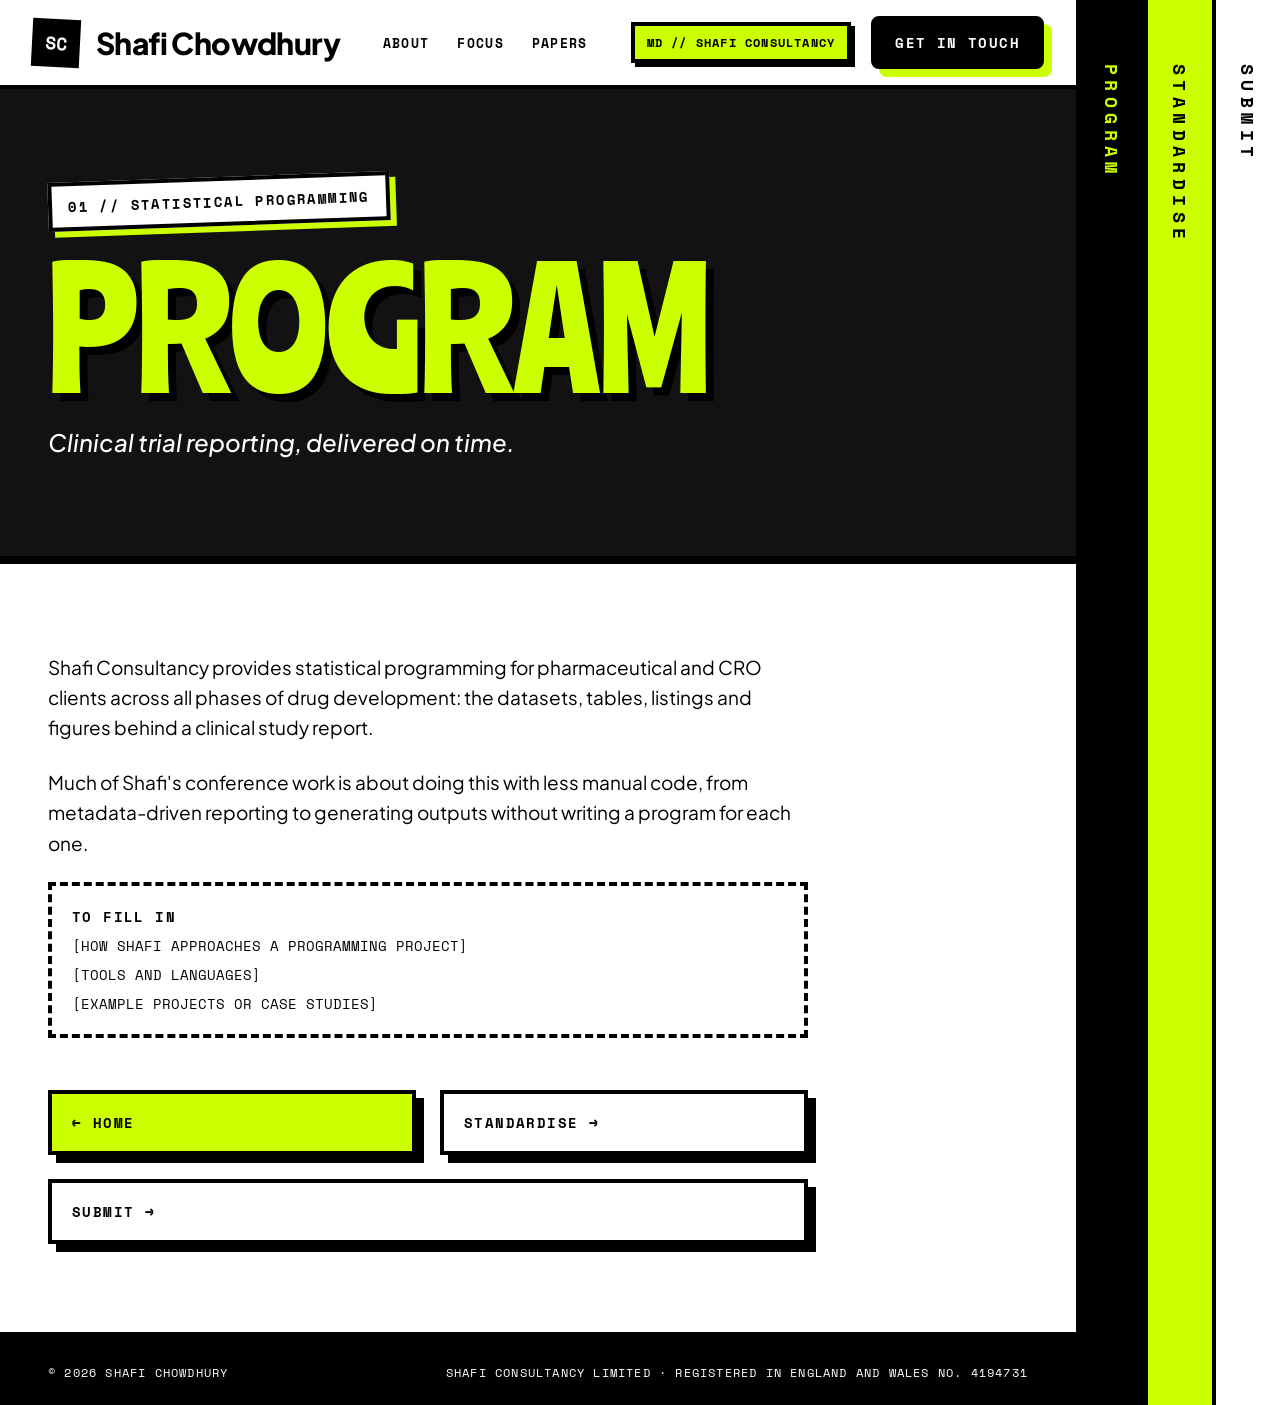
==== program.html @ a5592576 "Turn sidebar strips into animated links to three new pages Co-Authored-By: Claude Fable 5.2 <noreply" ====
<!doctype html>
<html lang="en">
<head>
<meta charset="utf-8">
<meta name="viewport" content="width=device-width, initial-scale=1">
<title>Statistical programming | Shafi Chowdhury</title>
<meta name="description" content="Clinical trial reporting, delivered on time. Part of Shafi Chowdhury's profile site.">
<link rel="preconnect" href="https://fonts.googleapis.com">
<link rel="preconnect" href="https://fonts.gstatic.com" crossorigin>
<link rel="stylesheet" href="https://fonts.googleapis.com/css2?family=Archivo:wght@700;800&family=Plus+Jakarta+Sans:ital,wght@0,400;0,500;0,700;0,800;1,500&family=Ranchers&family=Space+Mono:wght@400;700&display=swap">
<link rel="stylesheet" href="css/site.css">
</head>
<body>
<div style="display: flex; flex-wrap: wrap; min-height: 100vh; background: #121212; font-family: 'Plus Jakarta Sans', system-ui, sans-serif; color: #000000">
<div style="flex: 999 1 560px; min-width: 0; display: flex; flex-direction: column">
<header class="sc-nav" style="position: sticky; top: 0; z-index: 20; background: #FFFFFF; border-bottom: 4px solid #000000; display: flex; flex-wrap: wrap; align-items: center; justify-content: space-between; gap: 16px; padding: 16px 32px">
<a href="index.html#top" style="display: flex; align-items: center; gap: 16px; text-decoration: none; color: #000000">
<span style="width: 48px; height: 48px; background: #000000; transform: rotate(3deg); display: flex; align-items: center; justify-content: center; color: #FFFFFF; font-family: 'Space Mono', monospace; font-weight: 700; font-size: 18px">SC</span>
<span style="font-weight: 800; font-size: 30px; letter-spacing: -0.02em">Shafi Chowdhury</span>
</a>
<nav class="sc-navlinks" style="display: flex; gap: 28px; font-family: 'Space Mono', monospace; font-weight: 700; font-size: 13px; letter-spacing: 0.1em; text-transform: uppercase">
<a href="index.html#about" style="color: #000000; text-decoration: none; padding: 12px 0">About</a>
<a href="index.html#focus" style="color: #000000; text-decoration: none; padding: 12px 0">Focus</a>
<a href="index.html#papers" style="color: #000000; text-decoration: none; padding: 12px 0">Papers</a>
</nav>
<div style="display: flex; flex-wrap: wrap; align-items: center; gap: 20px">
<span style="font-family: 'Space Mono', monospace; font-weight: 700; font-size: 12px; letter-spacing: 0.1em; text-transform: uppercase; border: 4px solid #000000; padding: 8px 12px; background: var(--accent); box-shadow: 4px 4px 0 #000000">MD // Shafi Consultancy</span>
<a class="sc-btn" href="index.html#contact" style="font-family: 'Space Mono', monospace; font-weight: 700; font-size: 14px; letter-spacing: 0.1em; text-transform: uppercase; text-decoration: none; background: #000000; color: #FFFFFF; border: 4px solid #000000; border-radius: 8px; padding: 12px 20px; box-shadow: 8px 8px 0 var(--accent)">Get in touch</a>
</div>
</header>
<section style="background: #121212; padding: 88px 48px 96px; display: flex; flex-direction: column; gap: 32px; align-items: flex-start; border-bottom: 8px solid #000000">
<span style="background: #FFFFFF; border: 4px solid #000000; transform: rotate(-2deg); padding: 10px 16px; font-family: 'Space Mono', monospace; font-weight: 700; font-size: 14px; letter-spacing: 0.1em; text-transform: uppercase; box-shadow: 6px 6px 0 var(--accent)">01 // Statistical programming</span>
<h1 style="margin: 0; font-family: 'Ranchers', sans-serif; font-weight: 400; font-size: clamp(76px, 12.5vw, 180px); line-height: 0.85; text-transform: uppercase; color: var(--accent); text-shadow: 8px 8px 0 #000000">Program</h1>
<p style="margin: 0; max-width: 680px; font-size: 24px; line-height: 1.4; font-style: italic; font-weight: 500; color: #FFFFFF">Clinical trial reporting, delivered on time.</p>
</section>
<section style="flex: 1; background: #FFFFFF; border-bottom: 8px solid #000000; padding: 88px 48px; display: flex; flex-direction: column; gap: 28px">
<div style="max-width: 760px; display: flex; flex-direction: column; gap: 24px; font-size: 19px; line-height: 1.6">
<p style="margin: 0">Shafi Consultancy provides statistical programming for pharmaceutical and CRO clients across all phases of drug development: the datasets, tables, listings and figures behind a clinical study report.</p>
<p style="margin: 0">Much of Shafi's conference work is about doing this with less manual code, from metadata-driven reporting to generating outputs without writing a program for each one.</p>
<div style="border: 4px dashed #000000; padding: 20px; display: flex; flex-direction: column; gap: 8px; font-family: 'Space Mono', monospace; font-size: 14px; line-height: 1.5">
<span style="font-weight: 700; letter-spacing: 0.1em; text-transform: uppercase">To fill in</span>
<span>[HOW SHAFI APPROACHES A PROGRAMMING PROJECT]</span><span>[TOOLS AND LANGUAGES]</span><span>[EXAMPLE PROJECTS OR CASE STUDIES]</span>
</div>
</div>
<div style="display: flex; flex-wrap: wrap; gap: 24px; max-width: 760px; margin-top: 24px">
<a class="sc-btn" href="index.html" style="flex: 1 1 220px; font-family: 'Space Mono', monospace; font-weight: 700; font-size: 14px; letter-spacing: 0.1em; text-transform: uppercase; text-decoration: none; background: var(--accent); color: #000000; border: 4px solid #000000; padding: 18px 20px; box-shadow: 8px 8px 0 #000000">← Home</a>
<a class="sc-btn" href="standardise.html" style="flex: 1 1 220px; font-family: 'Space Mono', monospace; font-weight: 700; font-size: 14px; letter-spacing: 0.1em; text-transform: uppercase; text-decoration: none; background: #FFFFFF; color: #000000; border: 4px solid #000000; padding: 18px 20px; box-shadow: 8px 8px 0 #000000">Standardise →</a><a class="sc-btn" href="submit.html" style="flex: 1 1 220px; font-family: 'Space Mono', monospace; font-weight: 700; font-size: 14px; letter-spacing: 0.1em; text-transform: uppercase; text-decoration: none; background: #FFFFFF; color: #000000; border: 4px solid #000000; padding: 18px 20px; box-shadow: 8px 8px 0 #000000">Submit →</a>
</div>
</section>
<footer style="background: #000000; color: #FFFFFF; padding: 24px 48px; display: flex; flex-wrap: wrap; gap: 8px 24px; justify-content: space-between; font-family: 'Space Mono', monospace; font-size: 12px; letter-spacing: 0.1em; text-transform: uppercase">
<span>© 2026 Shafi Chowdhury</span>
<span>Shafi Consultancy Limited · Registered in England and Wales No. 4194731</span>
</footer>
</div>
<nav class="sc-side" aria-label="Pages" style="flex: 0 0 200px; display: flex; border-left: 4px solid #000000; background: #FFFFFF">
<a class="sc-strip" aria-current="page" href="program.html" style="flex: 0 0 64px; background: #FFFFFF; border-right: 4px solid #000000; color: #000000; text-decoration: none"><span class="sc-strip-t" style="position: sticky; top: 32px; display: block; writing-mode: vertical-rl; padding: 32px 0; width: 64px; line-height: 64px; font-family: 'Space Mono', monospace; font-weight: 700; font-size: 18px; letter-spacing: 0.3em; text-transform: uppercase">Program<span class="sc-arrow" aria-hidden="true"> →</span></span></a>
<a class="sc-strip" href="standardise.html" style="flex: 0 0 64px; background: var(--accent); border-right: 4px solid #000000; color: #000000; text-decoration: none"><span class="sc-strip-t" style="position: sticky; top: 32px; display: block; writing-mode: vertical-rl; padding: 32px 0; width: 64px; line-height: 64px; font-family: 'Space Mono', monospace; font-weight: 700; font-size: 18px; letter-spacing: 0.3em; text-transform: uppercase">Standardise<span class="sc-arrow" aria-hidden="true"> →</span></span></a>
<a class="sc-strip" href="submit.html" style="flex: 1 1 64px; background: #FFFFFF; color: #000000; text-decoration: none"><span class="sc-strip-t" style="position: sticky; top: 32px; display: block; writing-mode: vertical-rl; padding: 32px 0; width: 64px; line-height: 64px; font-family: 'Space Mono', monospace; font-weight: 700; font-size: 18px; letter-spacing: 0.3em; text-transform: uppercase">Submit<span class="sc-arrow" aria-hidden="true"> →</span></span></a>
</nav>
</div>
</body>
</html>
---- css/site.css ----
:root{--accent:#CCFF00}
html{scroll-behavior:smooth}
body{margin:0}
[id]{scroll-margin-top:96px}
a{color:#000000}a:hover{color:#000000}
.sc-btn{transition:transform .12s ease, box-shadow .12s ease}
.sc-btn:hover{transform:translate(4px,4px);box-shadow:4px 4px 0 #000000}
.sc-btn-w:hover{transform:translate(4px,4px);box-shadow:4px 4px 0 #FFFFFF}
.sc-flip:hover{background:#FFFFFF !important;color:#000000 !important}
.sc-paper:hover{background:#CCFF00 !important}
.sc-nav a:hover{text-decoration:underline;text-decoration-thickness:3px}
.sc-strip{transition:background .18s ease,color .18s ease}
.sc-strip-t{transition:transform .28s cubic-bezier(.2,.8,.2,1),letter-spacing .28s cubic-bezier(.2,.8,.2,1)}
.sc-arrow{display:inline-block;opacity:0;transform:translateY(-10px);transition:opacity .2s ease,transform .28s cubic-bezier(.2,.8,.2,1)}
.sc-strip:hover,.sc-strip:focus-visible{background:#000000 !important;color:var(--accent) !important;outline:none}
.sc-strip:hover .sc-strip-t,.sc-strip:focus-visible .sc-strip-t{transform:translateY(18px);letter-spacing:.42em !important}
.sc-strip:hover .sc-arrow,.sc-strip:focus-visible .sc-arrow{opacity:1;transform:none}
.sc-strip[aria-current="page"]{background:#000000 !important;color:var(--accent) !important}
@media (max-width: 960px){.sc-navlinks{display:none !important}.sc-side{flex:1 1 100% !important;border-left:0 !important;border-top:4px solid #000000}.sc-strip{flex:1 1 0 !important}.sc-strip-t{writing-mode:horizontal-tb !important;position:static !important;width:auto !important;line-height:1.2 !important;padding:22px 8px !important;text-align:center;letter-spacing:.08em !important;font-size:13px !important;transform:none !important}.sc-arrow{display:none}}
@media (prefers-reduced-motion: reduce){.sc-strip,.sc-strip-t,.sc-arrow,.sc-btn{transition:none !important}}
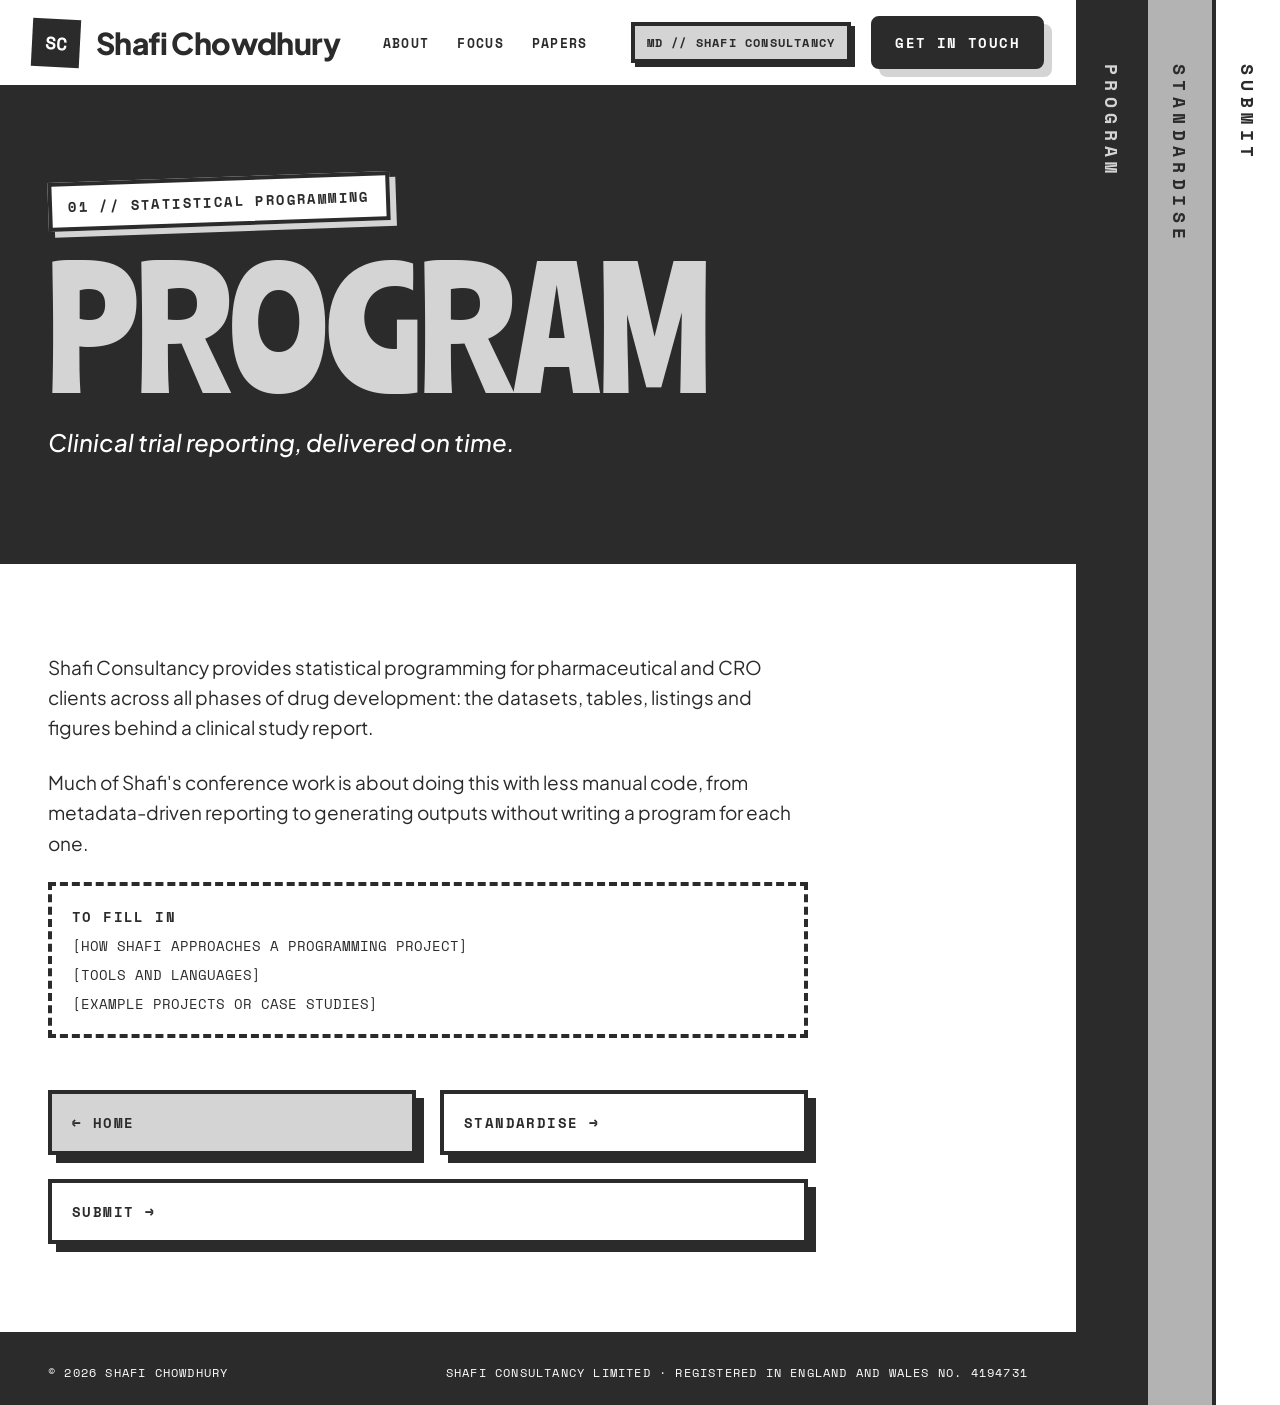
==== commit ed15180a: "Switch the site to the Salt and pepper greyscale palette Co-Authored-By: Claude Fable 5.2 <noreply@a" ====
--- a/program.html
+++ b/program.html
@@ -11,51 +11,51 @@
 <link rel="stylesheet" href="css/site.css">
 </head>
 <body>
-<div style="display: flex; flex-wrap: wrap; min-height: 100vh; background: #121212; font-family: 'Plus Jakarta Sans', system-ui, sans-serif; color: #000000">
+<div style="display: flex; flex-wrap: wrap; min-height: 100vh; background: #2B2B2B; font-family: 'Plus Jakarta Sans', system-ui, sans-serif; color: #2B2B2B">
 <div style="flex: 999 1 560px; min-width: 0; display: flex; flex-direction: column">
-<header class="sc-nav" style="position: sticky; top: 0; z-index: 20; background: #FFFFFF; border-bottom: 4px solid #000000; display: flex; flex-wrap: wrap; align-items: center; justify-content: space-between; gap: 16px; padding: 16px 32px">
-<a href="index.html#top" style="display: flex; align-items: center; gap: 16px; text-decoration: none; color: #000000">
-<span style="width: 48px; height: 48px; background: #000000; transform: rotate(3deg); display: flex; align-items: center; justify-content: center; color: #FFFFFF; font-family: 'Space Mono', monospace; font-weight: 700; font-size: 18px">SC</span>
+<header class="sc-nav" style="position: sticky; top: 0; z-index: 20; background: #FFFFFF; border-bottom: 4px solid #2B2B2B; display: flex; flex-wrap: wrap; align-items: center; justify-content: space-between; gap: 16px; padding: 16px 32px">
+<a href="index.html#top" style="display: flex; align-items: center; gap: 16px; text-decoration: none; color: #2B2B2B">
+<span style="width: 48px; height: 48px; background: #2B2B2B; transform: rotate(3deg); display: flex; align-items: center; justify-content: center; color: #FFFFFF; font-family: 'Space Mono', monospace; font-weight: 700; font-size: 18px">SC</span>
 <span style="font-weight: 800; font-size: 30px; letter-spacing: -0.02em">Shafi Chowdhury</span>
 </a>
 <nav class="sc-navlinks" style="display: flex; gap: 28px; font-family: 'Space Mono', monospace; font-weight: 700; font-size: 13px; letter-spacing: 0.1em; text-transform: uppercase">
-<a href="index.html#about" style="color: #000000; text-decoration: none; padding: 12px 0">About</a>
-<a href="index.html#focus" style="color: #000000; text-decoration: none; padding: 12px 0">Focus</a>
-<a href="index.html#papers" style="color: #000000; text-decoration: none; padding: 12px 0">Papers</a>
+<a href="index.html#about" style="color: #2B2B2B; text-decoration: none; padding: 12px 0">About</a>
+<a href="index.html#focus" style="color: #2B2B2B; text-decoration: none; padding: 12px 0">Focus</a>
+<a href="index.html#papers" style="color: #2B2B2B; text-decoration: none; padding: 12px 0">Papers</a>
 </nav>
 <div style="display: flex; flex-wrap: wrap; align-items: center; gap: 20px">
-<span style="font-family: 'Space Mono', monospace; font-weight: 700; font-size: 12px; letter-spacing: 0.1em; text-transform: uppercase; border: 4px solid #000000; padding: 8px 12px; background: var(--accent); box-shadow: 4px 4px 0 #000000">MD // Shafi Consultancy</span>
-<a class="sc-btn" href="index.html#contact" style="font-family: 'Space Mono', monospace; font-weight: 700; font-size: 14px; letter-spacing: 0.1em; text-transform: uppercase; text-decoration: none; background: #000000; color: #FFFFFF; border: 4px solid #000000; border-radius: 8px; padding: 12px 20px; box-shadow: 8px 8px 0 var(--accent)">Get in touch</a>
+<span style="font-family: 'Space Mono', monospace; font-weight: 700; font-size: 12px; letter-spacing: 0.1em; text-transform: uppercase; border: 4px solid #2B2B2B; padding: 8px 12px; background: var(--accent); box-shadow: 4px 4px 0 #2B2B2B">MD // Shafi Consultancy</span>
+<a class="sc-btn" href="index.html#contact" style="font-family: 'Space Mono', monospace; font-weight: 700; font-size: 14px; letter-spacing: 0.1em; text-transform: uppercase; text-decoration: none; background: #2B2B2B; color: #FFFFFF; border: 4px solid #2B2B2B; border-radius: 8px; padding: 12px 20px; box-shadow: 8px 8px 0 var(--accent)">Get in touch</a>
 </div>
 </header>
-<section style="background: #121212; padding: 88px 48px 96px; display: flex; flex-direction: column; gap: 32px; align-items: flex-start; border-bottom: 8px solid #000000">
-<span style="background: #FFFFFF; border: 4px solid #000000; transform: rotate(-2deg); padding: 10px 16px; font-family: 'Space Mono', monospace; font-weight: 700; font-size: 14px; letter-spacing: 0.1em; text-transform: uppercase; box-shadow: 6px 6px 0 var(--accent)">01 // Statistical programming</span>
-<h1 style="margin: 0; font-family: 'Ranchers', sans-serif; font-weight: 400; font-size: clamp(76px, 12.5vw, 180px); line-height: 0.85; text-transform: uppercase; color: var(--accent); text-shadow: 8px 8px 0 #000000">Program</h1>
+<section style="background: #2B2B2B; padding: 88px 48px 96px; display: flex; flex-direction: column; gap: 32px; align-items: flex-start; border-bottom: 8px solid #2B2B2B">
+<span style="background: #FFFFFF; border: 4px solid #2B2B2B; transform: rotate(-2deg); padding: 10px 16px; font-family: 'Space Mono', monospace; font-weight: 700; font-size: 14px; letter-spacing: 0.1em; text-transform: uppercase; box-shadow: 6px 6px 0 var(--accent)">01 // Statistical programming</span>
+<h1 style="margin: 0; font-family: 'Ranchers', sans-serif; font-weight: 400; font-size: clamp(76px, 12.5vw, 180px); line-height: 0.85; text-transform: uppercase; color: var(--accent); text-shadow: 8px 8px 0 #2B2B2B">Program</h1>
 <p style="margin: 0; max-width: 680px; font-size: 24px; line-height: 1.4; font-style: italic; font-weight: 500; color: #FFFFFF">Clinical trial reporting, delivered on time.</p>
 </section>
-<section style="flex: 1; background: #FFFFFF; border-bottom: 8px solid #000000; padding: 88px 48px; display: flex; flex-direction: column; gap: 28px">
+<section style="flex: 1; background: #FFFFFF; border-bottom: 8px solid #2B2B2B; padding: 88px 48px; display: flex; flex-direction: column; gap: 28px">
 <div style="max-width: 760px; display: flex; flex-direction: column; gap: 24px; font-size: 19px; line-height: 1.6">
 <p style="margin: 0">Shafi Consultancy provides statistical programming for pharmaceutical and CRO clients across all phases of drug development: the datasets, tables, listings and figures behind a clinical study report.</p>
 <p style="margin: 0">Much of Shafi's conference work is about doing this with less manual code, from metadata-driven reporting to generating outputs without writing a program for each one.</p>
-<div style="border: 4px dashed #000000; padding: 20px; display: flex; flex-direction: column; gap: 8px; font-family: 'Space Mono', monospace; font-size: 14px; line-height: 1.5">
+<div style="border: 4px dashed #2B2B2B; padding: 20px; display: flex; flex-direction: column; gap: 8px; font-family: 'Space Mono', monospace; font-size: 14px; line-height: 1.5">
 <span style="font-weight: 700; letter-spacing: 0.1em; text-transform: uppercase">To fill in</span>
 <span>[HOW SHAFI APPROACHES A PROGRAMMING PROJECT]</span><span>[TOOLS AND LANGUAGES]</span><span>[EXAMPLE PROJECTS OR CASE STUDIES]</span>
 </div>
 </div>
 <div style="display: flex; flex-wrap: wrap; gap: 24px; max-width: 760px; margin-top: 24px">
-<a class="sc-btn" href="index.html" style="flex: 1 1 220px; font-family: 'Space Mono', monospace; font-weight: 700; font-size: 14px; letter-spacing: 0.1em; text-transform: uppercase; text-decoration: none; background: var(--accent); color: #000000; border: 4px solid #000000; padding: 18px 20px; box-shadow: 8px 8px 0 #000000">← Home</a>
-<a class="sc-btn" href="standardise.html" style="flex: 1 1 220px; font-family: 'Space Mono', monospace; font-weight: 700; font-size: 14px; letter-spacing: 0.1em; text-transform: uppercase; text-decoration: none; background: #FFFFFF; color: #000000; border: 4px solid #000000; padding: 18px 20px; box-shadow: 8px 8px 0 #000000">Standardise →</a><a class="sc-btn" href="submit.html" style="flex: 1 1 220px; font-family: 'Space Mono', monospace; font-weight: 700; font-size: 14px; letter-spacing: 0.1em; text-transform: uppercase; text-decoration: none; background: #FFFFFF; color: #000000; border: 4px solid #000000; padding: 18px 20px; box-shadow: 8px 8px 0 #000000">Submit →</a>
+<a class="sc-btn" href="index.html" style="flex: 1 1 220px; font-family: 'Space Mono', monospace; font-weight: 700; font-size: 14px; letter-spacing: 0.1em; text-transform: uppercase; text-decoration: none; background: var(--accent); color: #2B2B2B; border: 4px solid #2B2B2B; padding: 18px 20px; box-shadow: 8px 8px 0 #2B2B2B">← Home</a>
+<a class="sc-btn" href="standardise.html" style="flex: 1 1 220px; font-family: 'Space Mono', monospace; font-weight: 700; font-size: 14px; letter-spacing: 0.1em; text-transform: uppercase; text-decoration: none; background: #FFFFFF; color: #2B2B2B; border: 4px solid #2B2B2B; padding: 18px 20px; box-shadow: 8px 8px 0 #2B2B2B">Standardise →</a><a class="sc-btn" href="submit.html" style="flex: 1 1 220px; font-family: 'Space Mono', monospace; font-weight: 700; font-size: 14px; letter-spacing: 0.1em; text-transform: uppercase; text-decoration: none; background: #FFFFFF; color: #2B2B2B; border: 4px solid #2B2B2B; padding: 18px 20px; box-shadow: 8px 8px 0 #2B2B2B">Submit →</a>
 </div>
 </section>
-<footer style="background: #000000; color: #FFFFFF; padding: 24px 48px; display: flex; flex-wrap: wrap; gap: 8px 24px; justify-content: space-between; font-family: 'Space Mono', monospace; font-size: 12px; letter-spacing: 0.1em; text-transform: uppercase">
+<footer style="background: #2B2B2B; color: #FFFFFF; padding: 24px 48px; display: flex; flex-wrap: wrap; gap: 8px 24px; justify-content: space-between; font-family: 'Space Mono', monospace; font-size: 12px; letter-spacing: 0.1em; text-transform: uppercase">
 <span>© 2026 Shafi Chowdhury</span>
 <span>Shafi Consultancy Limited · Registered in England and Wales No. 4194731</span>
 </footer>
 </div>
-<nav class="sc-side" aria-label="Pages" style="flex: 0 0 200px; display: flex; border-left: 4px solid #000000; background: #FFFFFF">
-<a class="sc-strip" aria-current="page" href="program.html" style="flex: 0 0 64px; background: #FFFFFF; border-right: 4px solid #000000; color: #000000; text-decoration: none"><span class="sc-strip-t" style="position: sticky; top: 32px; display: block; writing-mode: vertical-rl; padding: 32px 0; width: 64px; line-height: 64px; font-family: 'Space Mono', monospace; font-weight: 700; font-size: 18px; letter-spacing: 0.3em; text-transform: uppercase">Program<span class="sc-arrow" aria-hidden="true"> →</span></span></a>
-<a class="sc-strip" href="standardise.html" style="flex: 0 0 64px; background: var(--accent); border-right: 4px solid #000000; color: #000000; text-decoration: none"><span class="sc-strip-t" style="position: sticky; top: 32px; display: block; writing-mode: vertical-rl; padding: 32px 0; width: 64px; line-height: 64px; font-family: 'Space Mono', monospace; font-weight: 700; font-size: 18px; letter-spacing: 0.3em; text-transform: uppercase">Standardise<span class="sc-arrow" aria-hidden="true"> →</span></span></a>
-<a class="sc-strip" href="submit.html" style="flex: 1 1 64px; background: #FFFFFF; color: #000000; text-decoration: none"><span class="sc-strip-t" style="position: sticky; top: 32px; display: block; writing-mode: vertical-rl; padding: 32px 0; width: 64px; line-height: 64px; font-family: 'Space Mono', monospace; font-weight: 700; font-size: 18px; letter-spacing: 0.3em; text-transform: uppercase">Submit<span class="sc-arrow" aria-hidden="true"> →</span></span></a>
+<nav class="sc-side" aria-label="Pages" style="flex: 0 0 200px; display: flex; border-left: 4px solid #2B2B2B; background: #FFFFFF">
+<a class="sc-strip" aria-current="page" href="program.html" style="flex: 0 0 64px; background: #FFFFFF; border-right: 4px solid #2B2B2B; color: #2B2B2B; text-decoration: none"><span class="sc-strip-t" style="position: sticky; top: 32px; display: block; writing-mode: vertical-rl; padding: 32px 0; width: 64px; line-height: 64px; font-family: 'Space Mono', monospace; font-weight: 700; font-size: 18px; letter-spacing: 0.3em; text-transform: uppercase">Program<span class="sc-arrow" aria-hidden="true"> →</span></span></a>
+<a class="sc-strip" href="standardise.html" style="flex: 0 0 64px; background: #B3B3B3; border-right: 4px solid #2B2B2B; color: #2B2B2B; text-decoration: none"><span class="sc-strip-t" style="position: sticky; top: 32px; display: block; writing-mode: vertical-rl; padding: 32px 0; width: 64px; line-height: 64px; font-family: 'Space Mono', monospace; font-weight: 700; font-size: 18px; letter-spacing: 0.3em; text-transform: uppercase">Standardise<span class="sc-arrow" aria-hidden="true"> →</span></span></a>
+<a class="sc-strip" href="submit.html" style="flex: 1 1 64px; background: #FFFFFF; color: #2B2B2B; text-decoration: none"><span class="sc-strip-t" style="position: sticky; top: 32px; display: block; writing-mode: vertical-rl; padding: 32px 0; width: 64px; line-height: 64px; font-family: 'Space Mono', monospace; font-weight: 700; font-size: 18px; letter-spacing: 0.3em; text-transform: uppercase">Submit<span class="sc-arrow" aria-hidden="true"> →</span></span></a>
 </nav>
 </div>
 </body>
--- a/css/site.css
+++ b/css/site.css
@@ -1,20 +1,20 @@
-:root{--accent:#CCFF00}
+:root{--accent:#D4D4D4}
 html{scroll-behavior:smooth}
 body{margin:0}
 [id]{scroll-margin-top:96px}
-a{color:#000000}a:hover{color:#000000}
+a{color:#2B2B2B}a:hover{color:#2B2B2B}
 .sc-btn{transition:transform .12s ease, box-shadow .12s ease}
-.sc-btn:hover{transform:translate(4px,4px);box-shadow:4px 4px 0 #000000}
+.sc-btn:hover{transform:translate(4px,4px);box-shadow:4px 4px 0 #2B2B2B}
 .sc-btn-w:hover{transform:translate(4px,4px);box-shadow:4px 4px 0 #FFFFFF}
-.sc-flip:hover{background:#FFFFFF !important;color:#000000 !important}
-.sc-paper:hover{background:#CCFF00 !important}
+.sc-flip:hover{background:#FFFFFF !important;color:#2B2B2B !important}
+.sc-paper:hover{background:#D4D4D4 !important}
 .sc-nav a:hover{text-decoration:underline;text-decoration-thickness:3px}
 .sc-strip{transition:background .18s ease,color .18s ease}
 .sc-strip-t{transition:transform .28s cubic-bezier(.2,.8,.2,1),letter-spacing .28s cubic-bezier(.2,.8,.2,1)}
 .sc-arrow{display:inline-block;opacity:0;transform:translateY(-10px);transition:opacity .2s ease,transform .28s cubic-bezier(.2,.8,.2,1)}
-.sc-strip:hover,.sc-strip:focus-visible{background:#000000 !important;color:var(--accent) !important;outline:none}
+.sc-strip:hover,.sc-strip:focus-visible{background:#2B2B2B !important;color:var(--accent) !important;outline:none}
 .sc-strip:hover .sc-strip-t,.sc-strip:focus-visible .sc-strip-t{transform:translateY(18px);letter-spacing:.42em !important}
 .sc-strip:hover .sc-arrow,.sc-strip:focus-visible .sc-arrow{opacity:1;transform:none}
-.sc-strip[aria-current="page"]{background:#000000 !important;color:var(--accent) !important}
-@media (max-width: 960px){.sc-navlinks{display:none !important}.sc-side{flex:1 1 100% !important;border-left:0 !important;border-top:4px solid #000000}.sc-strip{flex:1 1 0 !important}.sc-strip-t{writing-mode:horizontal-tb !important;position:static !important;width:auto !important;line-height:1.2 !important;padding:22px 8px !important;text-align:center;letter-spacing:.08em !important;font-size:13px !important;transform:none !important}.sc-arrow{display:none}}
+.sc-strip[aria-current="page"]{background:#2B2B2B !important;color:var(--accent) !important}
+@media (max-width: 960px){.sc-navlinks{display:none !important}.sc-side{flex:1 1 100% !important;border-left:0 !important;border-top:4px solid #2B2B2B}.sc-strip{flex:1 1 0 !important}.sc-strip-t{writing-mode:horizontal-tb !important;position:static !important;width:auto !important;line-height:1.2 !important;padding:22px 8px !important;text-align:center;letter-spacing:.08em !important;font-size:13px !important;transform:none !important}.sc-arrow{display:none}}
 @media (prefers-reduced-motion: reduce){.sc-strip,.sc-strip-t,.sc-arrow,.sc-btn{transition:none !important}}
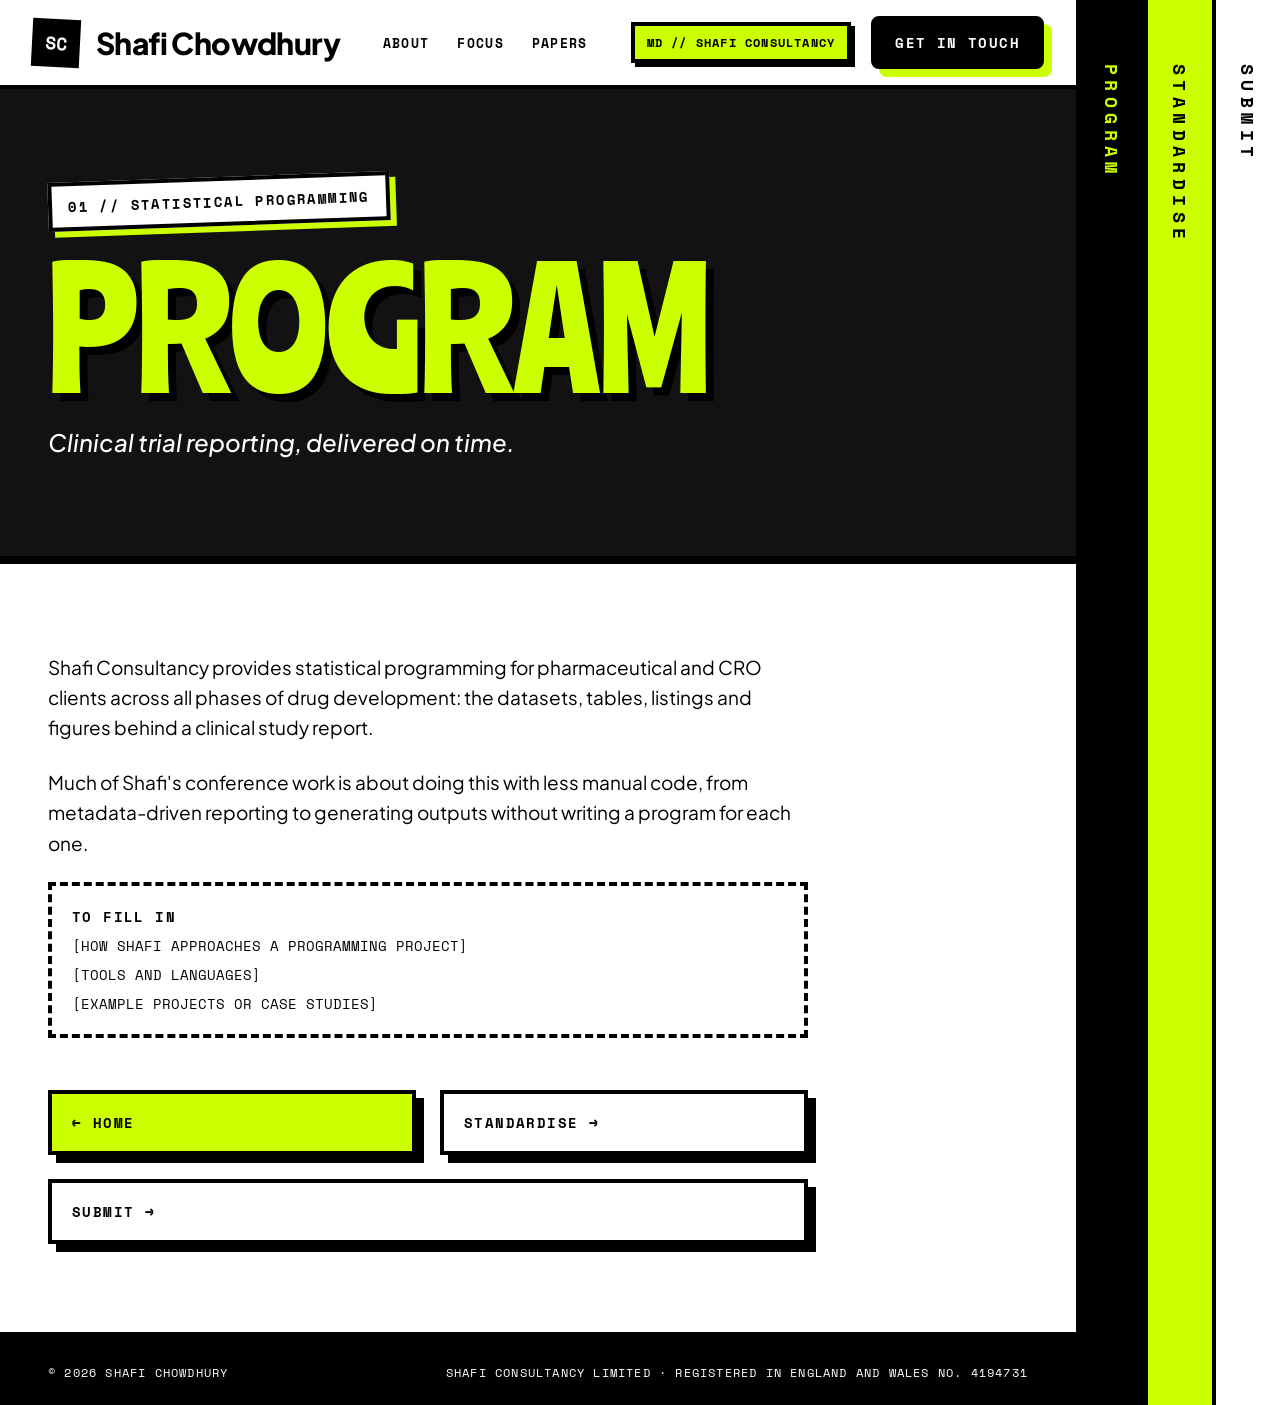
==== commit e43c0a81: "Revert "Switch the site to the Salt and pepper greyscale palette" This reverts commit ed15180a6f3eb0" ====
--- a/program.html
+++ b/program.html
@@ -11,51 +11,51 @@
 <link rel="stylesheet" href="css/site.css">
 </head>
 <body>
-<div style="display: flex; flex-wrap: wrap; min-height: 100vh; background: #2B2B2B; font-family: 'Plus Jakarta Sans', system-ui, sans-serif; color: #2B2B2B">
+<div style="display: flex; flex-wrap: wrap; min-height: 100vh; background: #121212; font-family: 'Plus Jakarta Sans', system-ui, sans-serif; color: #000000">
 <div style="flex: 999 1 560px; min-width: 0; display: flex; flex-direction: column">
-<header class="sc-nav" style="position: sticky; top: 0; z-index: 20; background: #FFFFFF; border-bottom: 4px solid #2B2B2B; display: flex; flex-wrap: wrap; align-items: center; justify-content: space-between; gap: 16px; padding: 16px 32px">
-<a href="index.html#top" style="display: flex; align-items: center; gap: 16px; text-decoration: none; color: #2B2B2B">
-<span style="width: 48px; height: 48px; background: #2B2B2B; transform: rotate(3deg); display: flex; align-items: center; justify-content: center; color: #FFFFFF; font-family: 'Space Mono', monospace; font-weight: 700; font-size: 18px">SC</span>
+<header class="sc-nav" style="position: sticky; top: 0; z-index: 20; background: #FFFFFF; border-bottom: 4px solid #000000; display: flex; flex-wrap: wrap; align-items: center; justify-content: space-between; gap: 16px; padding: 16px 32px">
+<a href="index.html#top" style="display: flex; align-items: center; gap: 16px; text-decoration: none; color: #000000">
+<span style="width: 48px; height: 48px; background: #000000; transform: rotate(3deg); display: flex; align-items: center; justify-content: center; color: #FFFFFF; font-family: 'Space Mono', monospace; font-weight: 700; font-size: 18px">SC</span>
 <span style="font-weight: 800; font-size: 30px; letter-spacing: -0.02em">Shafi Chowdhury</span>
 </a>
 <nav class="sc-navlinks" style="display: flex; gap: 28px; font-family: 'Space Mono', monospace; font-weight: 700; font-size: 13px; letter-spacing: 0.1em; text-transform: uppercase">
-<a href="index.html#about" style="color: #2B2B2B; text-decoration: none; padding: 12px 0">About</a>
-<a href="index.html#focus" style="color: #2B2B2B; text-decoration: none; padding: 12px 0">Focus</a>
-<a href="index.html#papers" style="color: #2B2B2B; text-decoration: none; padding: 12px 0">Papers</a>
+<a href="index.html#about" style="color: #000000; text-decoration: none; padding: 12px 0">About</a>
+<a href="index.html#focus" style="color: #000000; text-decoration: none; padding: 12px 0">Focus</a>
+<a href="index.html#papers" style="color: #000000; text-decoration: none; padding: 12px 0">Papers</a>
 </nav>
 <div style="display: flex; flex-wrap: wrap; align-items: center; gap: 20px">
-<span style="font-family: 'Space Mono', monospace; font-weight: 700; font-size: 12px; letter-spacing: 0.1em; text-transform: uppercase; border: 4px solid #2B2B2B; padding: 8px 12px; background: var(--accent); box-shadow: 4px 4px 0 #2B2B2B">MD // Shafi Consultancy</span>
-<a class="sc-btn" href="index.html#contact" style="font-family: 'Space Mono', monospace; font-weight: 700; font-size: 14px; letter-spacing: 0.1em; text-transform: uppercase; text-decoration: none; background: #2B2B2B; color: #FFFFFF; border: 4px solid #2B2B2B; border-radius: 8px; padding: 12px 20px; box-shadow: 8px 8px 0 var(--accent)">Get in touch</a>
+<span style="font-family: 'Space Mono', monospace; font-weight: 700; font-size: 12px; letter-spacing: 0.1em; text-transform: uppercase; border: 4px solid #000000; padding: 8px 12px; background: var(--accent); box-shadow: 4px 4px 0 #000000">MD // Shafi Consultancy</span>
+<a class="sc-btn" href="index.html#contact" style="font-family: 'Space Mono', monospace; font-weight: 700; font-size: 14px; letter-spacing: 0.1em; text-transform: uppercase; text-decoration: none; background: #000000; color: #FFFFFF; border: 4px solid #000000; border-radius: 8px; padding: 12px 20px; box-shadow: 8px 8px 0 var(--accent)">Get in touch</a>
 </div>
 </header>
-<section style="background: #2B2B2B; padding: 88px 48px 96px; display: flex; flex-direction: column; gap: 32px; align-items: flex-start; border-bottom: 8px solid #2B2B2B">
-<span style="background: #FFFFFF; border: 4px solid #2B2B2B; transform: rotate(-2deg); padding: 10px 16px; font-family: 'Space Mono', monospace; font-weight: 700; font-size: 14px; letter-spacing: 0.1em; text-transform: uppercase; box-shadow: 6px 6px 0 var(--accent)">01 // Statistical programming</span>
-<h1 style="margin: 0; font-family: 'Ranchers', sans-serif; font-weight: 400; font-size: clamp(76px, 12.5vw, 180px); line-height: 0.85; text-transform: uppercase; color: var(--accent); text-shadow: 8px 8px 0 #2B2B2B">Program</h1>
+<section style="background: #121212; padding: 88px 48px 96px; display: flex; flex-direction: column; gap: 32px; align-items: flex-start; border-bottom: 8px solid #000000">
+<span style="background: #FFFFFF; border: 4px solid #000000; transform: rotate(-2deg); padding: 10px 16px; font-family: 'Space Mono', monospace; font-weight: 700; font-size: 14px; letter-spacing: 0.1em; text-transform: uppercase; box-shadow: 6px 6px 0 var(--accent)">01 // Statistical programming</span>
+<h1 style="margin: 0; font-family: 'Ranchers', sans-serif; font-weight: 400; font-size: clamp(76px, 12.5vw, 180px); line-height: 0.85; text-transform: uppercase; color: var(--accent); text-shadow: 8px 8px 0 #000000">Program</h1>
 <p style="margin: 0; max-width: 680px; font-size: 24px; line-height: 1.4; font-style: italic; font-weight: 500; color: #FFFFFF">Clinical trial reporting, delivered on time.</p>
 </section>
-<section style="flex: 1; background: #FFFFFF; border-bottom: 8px solid #2B2B2B; padding: 88px 48px; display: flex; flex-direction: column; gap: 28px">
+<section style="flex: 1; background: #FFFFFF; border-bottom: 8px solid #000000; padding: 88px 48px; display: flex; flex-direction: column; gap: 28px">
 <div style="max-width: 760px; display: flex; flex-direction: column; gap: 24px; font-size: 19px; line-height: 1.6">
 <p style="margin: 0">Shafi Consultancy provides statistical programming for pharmaceutical and CRO clients across all phases of drug development: the datasets, tables, listings and figures behind a clinical study report.</p>
 <p style="margin: 0">Much of Shafi's conference work is about doing this with less manual code, from metadata-driven reporting to generating outputs without writing a program for each one.</p>
-<div style="border: 4px dashed #2B2B2B; padding: 20px; display: flex; flex-direction: column; gap: 8px; font-family: 'Space Mono', monospace; font-size: 14px; line-height: 1.5">
+<div style="border: 4px dashed #000000; padding: 20px; display: flex; flex-direction: column; gap: 8px; font-family: 'Space Mono', monospace; font-size: 14px; line-height: 1.5">
 <span style="font-weight: 700; letter-spacing: 0.1em; text-transform: uppercase">To fill in</span>
 <span>[HOW SHAFI APPROACHES A PROGRAMMING PROJECT]</span><span>[TOOLS AND LANGUAGES]</span><span>[EXAMPLE PROJECTS OR CASE STUDIES]</span>
 </div>
 </div>
 <div style="display: flex; flex-wrap: wrap; gap: 24px; max-width: 760px; margin-top: 24px">
-<a class="sc-btn" href="index.html" style="flex: 1 1 220px; font-family: 'Space Mono', monospace; font-weight: 700; font-size: 14px; letter-spacing: 0.1em; text-transform: uppercase; text-decoration: none; background: var(--accent); color: #2B2B2B; border: 4px solid #2B2B2B; padding: 18px 20px; box-shadow: 8px 8px 0 #2B2B2B">← Home</a>
-<a class="sc-btn" href="standardise.html" style="flex: 1 1 220px; font-family: 'Space Mono', monospace; font-weight: 700; font-size: 14px; letter-spacing: 0.1em; text-transform: uppercase; text-decoration: none; background: #FFFFFF; color: #2B2B2B; border: 4px solid #2B2B2B; padding: 18px 20px; box-shadow: 8px 8px 0 #2B2B2B">Standardise →</a><a class="sc-btn" href="submit.html" style="flex: 1 1 220px; font-family: 'Space Mono', monospace; font-weight: 700; font-size: 14px; letter-spacing: 0.1em; text-transform: uppercase; text-decoration: none; background: #FFFFFF; color: #2B2B2B; border: 4px solid #2B2B2B; padding: 18px 20px; box-shadow: 8px 8px 0 #2B2B2B">Submit →</a>
+<a class="sc-btn" href="index.html" style="flex: 1 1 220px; font-family: 'Space Mono', monospace; font-weight: 700; font-size: 14px; letter-spacing: 0.1em; text-transform: uppercase; text-decoration: none; background: var(--accent); color: #000000; border: 4px solid #000000; padding: 18px 20px; box-shadow: 8px 8px 0 #000000">← Home</a>
+<a class="sc-btn" href="standardise.html" style="flex: 1 1 220px; font-family: 'Space Mono', monospace; font-weight: 700; font-size: 14px; letter-spacing: 0.1em; text-transform: uppercase; text-decoration: none; background: #FFFFFF; color: #000000; border: 4px solid #000000; padding: 18px 20px; box-shadow: 8px 8px 0 #000000">Standardise →</a><a class="sc-btn" href="submit.html" style="flex: 1 1 220px; font-family: 'Space Mono', monospace; font-weight: 700; font-size: 14px; letter-spacing: 0.1em; text-transform: uppercase; text-decoration: none; background: #FFFFFF; color: #000000; border: 4px solid #000000; padding: 18px 20px; box-shadow: 8px 8px 0 #000000">Submit →</a>
 </div>
 </section>
-<footer style="background: #2B2B2B; color: #FFFFFF; padding: 24px 48px; display: flex; flex-wrap: wrap; gap: 8px 24px; justify-content: space-between; font-family: 'Space Mono', monospace; font-size: 12px; letter-spacing: 0.1em; text-transform: uppercase">
+<footer style="background: #000000; color: #FFFFFF; padding: 24px 48px; display: flex; flex-wrap: wrap; gap: 8px 24px; justify-content: space-between; font-family: 'Space Mono', monospace; font-size: 12px; letter-spacing: 0.1em; text-transform: uppercase">
 <span>© 2026 Shafi Chowdhury</span>
 <span>Shafi Consultancy Limited · Registered in England and Wales No. 4194731</span>
 </footer>
 </div>
-<nav class="sc-side" aria-label="Pages" style="flex: 0 0 200px; display: flex; border-left: 4px solid #2B2B2B; background: #FFFFFF">
-<a class="sc-strip" aria-current="page" href="program.html" style="flex: 0 0 64px; background: #FFFFFF; border-right: 4px solid #2B2B2B; color: #2B2B2B; text-decoration: none"><span class="sc-strip-t" style="position: sticky; top: 32px; display: block; writing-mode: vertical-rl; padding: 32px 0; width: 64px; line-height: 64px; font-family: 'Space Mono', monospace; font-weight: 700; font-size: 18px; letter-spacing: 0.3em; text-transform: uppercase">Program<span class="sc-arrow" aria-hidden="true"> →</span></span></a>
-<a class="sc-strip" href="standardise.html" style="flex: 0 0 64px; background: #B3B3B3; border-right: 4px solid #2B2B2B; color: #2B2B2B; text-decoration: none"><span class="sc-strip-t" style="position: sticky; top: 32px; display: block; writing-mode: vertical-rl; padding: 32px 0; width: 64px; line-height: 64px; font-family: 'Space Mono', monospace; font-weight: 700; font-size: 18px; letter-spacing: 0.3em; text-transform: uppercase">Standardise<span class="sc-arrow" aria-hidden="true"> →</span></span></a>
-<a class="sc-strip" href="submit.html" style="flex: 1 1 64px; background: #FFFFFF; color: #2B2B2B; text-decoration: none"><span class="sc-strip-t" style="position: sticky; top: 32px; display: block; writing-mode: vertical-rl; padding: 32px 0; width: 64px; line-height: 64px; font-family: 'Space Mono', monospace; font-weight: 700; font-size: 18px; letter-spacing: 0.3em; text-transform: uppercase">Submit<span class="sc-arrow" aria-hidden="true"> →</span></span></a>
+<nav class="sc-side" aria-label="Pages" style="flex: 0 0 200px; display: flex; border-left: 4px solid #000000; background: #FFFFFF">
+<a class="sc-strip" aria-current="page" href="program.html" style="flex: 0 0 64px; background: #FFFFFF; border-right: 4px solid #000000; color: #000000; text-decoration: none"><span class="sc-strip-t" style="position: sticky; top: 32px; display: block; writing-mode: vertical-rl; padding: 32px 0; width: 64px; line-height: 64px; font-family: 'Space Mono', monospace; font-weight: 700; font-size: 18px; letter-spacing: 0.3em; text-transform: uppercase">Program<span class="sc-arrow" aria-hidden="true"> →</span></span></a>
+<a class="sc-strip" href="standardise.html" style="flex: 0 0 64px; background: var(--accent); border-right: 4px solid #000000; color: #000000; text-decoration: none"><span class="sc-strip-t" style="position: sticky; top: 32px; display: block; writing-mode: vertical-rl; padding: 32px 0; width: 64px; line-height: 64px; font-family: 'Space Mono', monospace; font-weight: 700; font-size: 18px; letter-spacing: 0.3em; text-transform: uppercase">Standardise<span class="sc-arrow" aria-hidden="true"> →</span></span></a>
+<a class="sc-strip" href="submit.html" style="flex: 1 1 64px; background: #FFFFFF; color: #000000; text-decoration: none"><span class="sc-strip-t" style="position: sticky; top: 32px; display: block; writing-mode: vertical-rl; padding: 32px 0; width: 64px; line-height: 64px; font-family: 'Space Mono', monospace; font-weight: 700; font-size: 18px; letter-spacing: 0.3em; text-transform: uppercase">Submit<span class="sc-arrow" aria-hidden="true"> →</span></span></a>
 </nav>
 </div>
 </body>
--- a/css/site.css
+++ b/css/site.css
@@ -1,20 +1,20 @@
-:root{--accent:#D4D4D4}
+:root{--accent:#CCFF00}
 html{scroll-behavior:smooth}
 body{margin:0}
 [id]{scroll-margin-top:96px}
-a{color:#2B2B2B}a:hover{color:#2B2B2B}
+a{color:#000000}a:hover{color:#000000}
 .sc-btn{transition:transform .12s ease, box-shadow .12s ease}
-.sc-btn:hover{transform:translate(4px,4px);box-shadow:4px 4px 0 #2B2B2B}
+.sc-btn:hover{transform:translate(4px,4px);box-shadow:4px 4px 0 #000000}
 .sc-btn-w:hover{transform:translate(4px,4px);box-shadow:4px 4px 0 #FFFFFF}
-.sc-flip:hover{background:#FFFFFF !important;color:#2B2B2B !important}
-.sc-paper:hover{background:#D4D4D4 !important}
+.sc-flip:hover{background:#FFFFFF !important;color:#000000 !important}
+.sc-paper:hover{background:#CCFF00 !important}
 .sc-nav a:hover{text-decoration:underline;text-decoration-thickness:3px}
 .sc-strip{transition:background .18s ease,color .18s ease}
 .sc-strip-t{transition:transform .28s cubic-bezier(.2,.8,.2,1),letter-spacing .28s cubic-bezier(.2,.8,.2,1)}
 .sc-arrow{display:inline-block;opacity:0;transform:translateY(-10px);transition:opacity .2s ease,transform .28s cubic-bezier(.2,.8,.2,1)}
-.sc-strip:hover,.sc-strip:focus-visible{background:#2B2B2B !important;color:var(--accent) !important;outline:none}
+.sc-strip:hover,.sc-strip:focus-visible{background:#000000 !important;color:var(--accent) !important;outline:none}
 .sc-strip:hover .sc-strip-t,.sc-strip:focus-visible .sc-strip-t{transform:translateY(18px);letter-spacing:.42em !important}
 .sc-strip:hover .sc-arrow,.sc-strip:focus-visible .sc-arrow{opacity:1;transform:none}
-.sc-strip[aria-current="page"]{background:#2B2B2B !important;color:var(--accent) !important}
-@media (max-width: 960px){.sc-navlinks{display:none !important}.sc-side{flex:1 1 100% !important;border-left:0 !important;border-top:4px solid #2B2B2B}.sc-strip{flex:1 1 0 !important}.sc-strip-t{writing-mode:horizontal-tb !important;position:static !important;width:auto !important;line-height:1.2 !important;padding:22px 8px !important;text-align:center;letter-spacing:.08em !important;font-size:13px !important;transform:none !important}.sc-arrow{display:none}}
+.sc-strip[aria-current="page"]{background:#000000 !important;color:var(--accent) !important}
+@media (max-width: 960px){.sc-navlinks{display:none !important}.sc-side{flex:1 1 100% !important;border-left:0 !important;border-top:4px solid #000000}.sc-strip{flex:1 1 0 !important}.sc-strip-t{writing-mode:horizontal-tb !important;position:static !important;width:auto !important;line-height:1.2 !important;padding:22px 8px !important;text-align:center;letter-spacing:.08em !important;font-size:13px !important;transform:none !important}.sc-arrow{display:none}}
 @media (prefers-reduced-motion: reduce){.sc-strip,.sc-strip-t,.sc-arrow,.sc-btn{transition:none !important}}
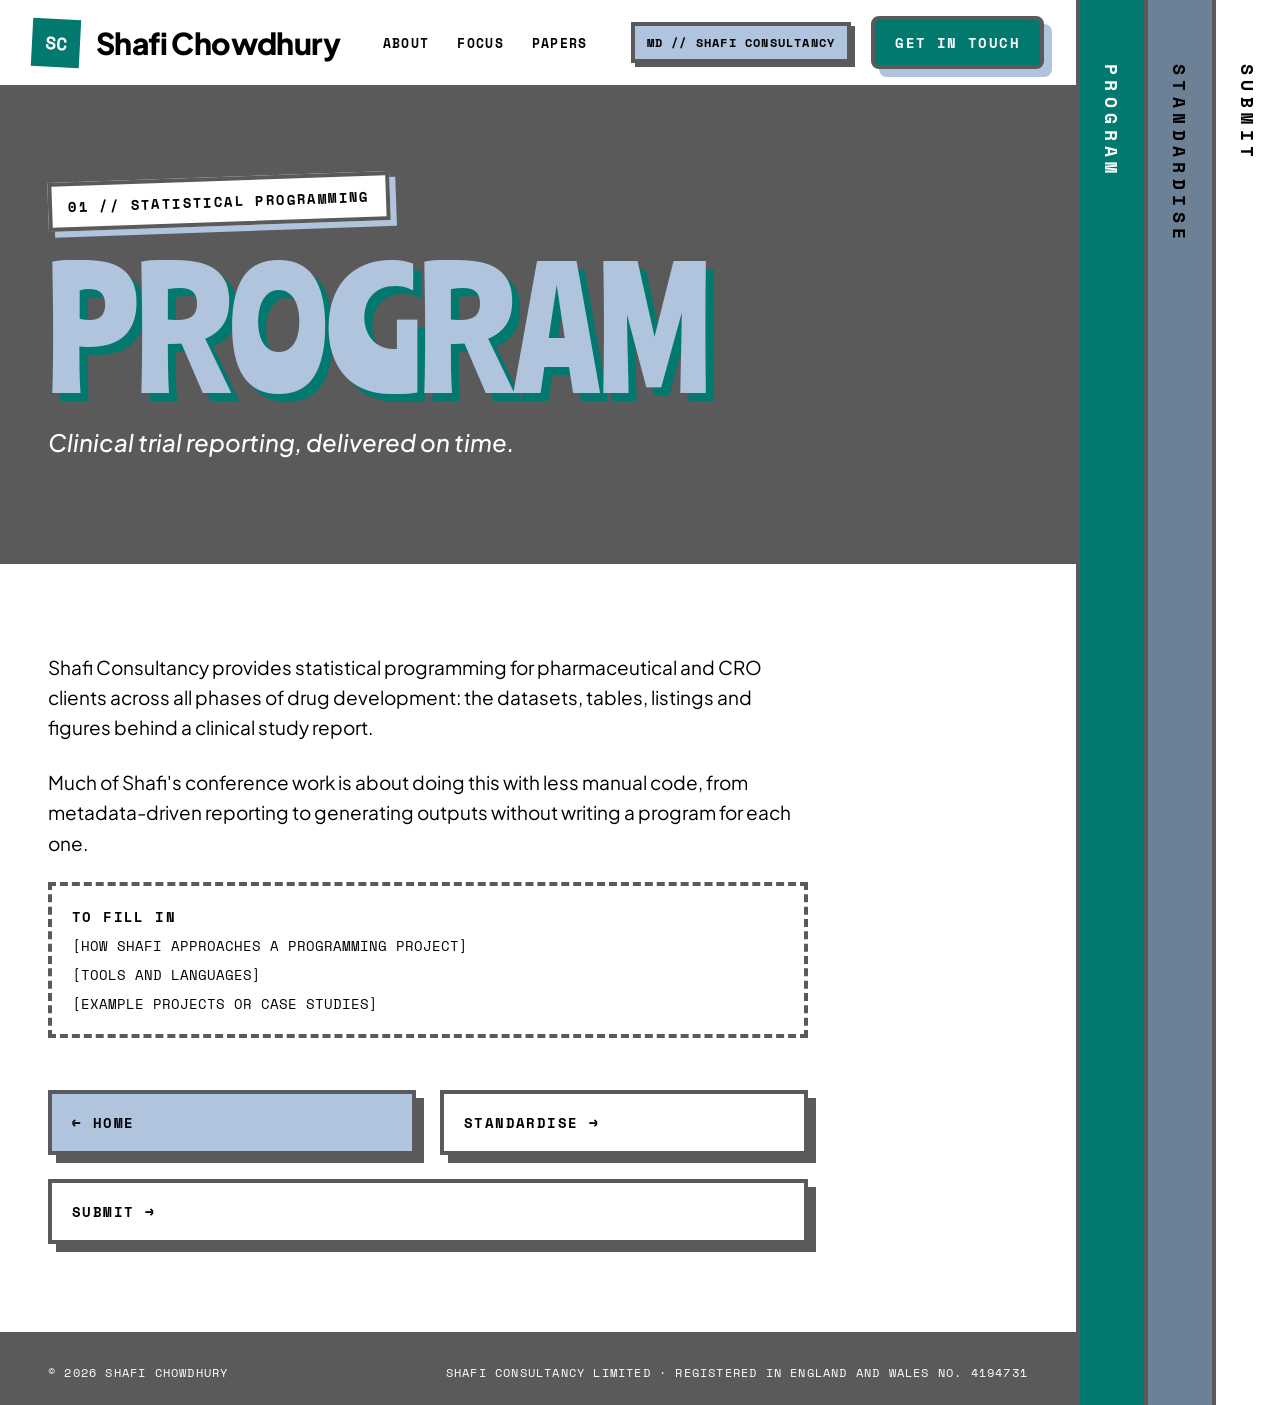
==== commit f19792bc: "Finish Mountain mist palette on sub-pages and shared CSS Co-Authored-By: Claude Fable 5.2 <noreply@a" ====
--- a/program.html
+++ b/program.html
@@ -11,11 +11,11 @@
 <link rel="stylesheet" href="css/site.css">
 </head>
 <body>
-<div style="display: flex; flex-wrap: wrap; min-height: 100vh; background: #121212; font-family: 'Plus Jakarta Sans', system-ui, sans-serif; color: #000000">
+<div style="display: flex; flex-wrap: wrap; min-height: 100vh; background: #5A5A5A; font-family: 'Plus Jakarta Sans', system-ui, sans-serif; color: #000000">
 <div style="flex: 999 1 560px; min-width: 0; display: flex; flex-direction: column">
-<header class="sc-nav" style="position: sticky; top: 0; z-index: 20; background: #FFFFFF; border-bottom: 4px solid #000000; display: flex; flex-wrap: wrap; align-items: center; justify-content: space-between; gap: 16px; padding: 16px 32px">
+<header class="sc-nav" style="position: sticky; top: 0; z-index: 20; background: #FFFFFF; border-bottom: 4px solid #5A5A5A; display: flex; flex-wrap: wrap; align-items: center; justify-content: space-between; gap: 16px; padding: 16px 32px">
 <a href="index.html#top" style="display: flex; align-items: center; gap: 16px; text-decoration: none; color: #000000">
-<span style="width: 48px; height: 48px; background: #000000; transform: rotate(3deg); display: flex; align-items: center; justify-content: center; color: #FFFFFF; font-family: 'Space Mono', monospace; font-weight: 700; font-size: 18px">SC</span>
+<span style="width: 48px; height: 48px; background: #01796F; transform: rotate(3deg); display: flex; align-items: center; justify-content: center; color: #FFFFFF; font-family: 'Space Mono', monospace; font-weight: 700; font-size: 18px">SC</span>
 <span style="font-weight: 800; font-size: 30px; letter-spacing: -0.02em">Shafi Chowdhury</span>
 </a>
 <nav class="sc-navlinks" style="display: flex; gap: 28px; font-family: 'Space Mono', monospace; font-weight: 700; font-size: 13px; letter-spacing: 0.1em; text-transform: uppercase">
@@ -24,37 +24,37 @@
 <a href="index.html#papers" style="color: #000000; text-decoration: none; padding: 12px 0">Papers</a>
 </nav>
 <div style="display: flex; flex-wrap: wrap; align-items: center; gap: 20px">
-<span style="font-family: 'Space Mono', monospace; font-weight: 700; font-size: 12px; letter-spacing: 0.1em; text-transform: uppercase; border: 4px solid #000000; padding: 8px 12px; background: var(--accent); box-shadow: 4px 4px 0 #000000">MD // Shafi Consultancy</span>
-<a class="sc-btn" href="index.html#contact" style="font-family: 'Space Mono', monospace; font-weight: 700; font-size: 14px; letter-spacing: 0.1em; text-transform: uppercase; text-decoration: none; background: #000000; color: #FFFFFF; border: 4px solid #000000; border-radius: 8px; padding: 12px 20px; box-shadow: 8px 8px 0 var(--accent)">Get in touch</a>
+<span style="font-family: 'Space Mono', monospace; font-weight: 700; font-size: 12px; letter-spacing: 0.1em; text-transform: uppercase; border: 4px solid #5A5A5A; padding: 8px 12px; background: var(--accent); box-shadow: 4px 4px 0 #5A5A5A">MD // Shafi Consultancy</span>
+<a class="sc-btn" href="index.html#contact" style="font-family: 'Space Mono', monospace; font-weight: 700; font-size: 14px; letter-spacing: 0.1em; text-transform: uppercase; text-decoration: none; background: #01796F; color: #FFFFFF; border: 4px solid #5A5A5A; border-radius: 8px; padding: 12px 20px; box-shadow: 8px 8px 0 var(--accent)">Get in touch</a>
 </div>
 </header>
-<section style="background: #121212; padding: 88px 48px 96px; display: flex; flex-direction: column; gap: 32px; align-items: flex-start; border-bottom: 8px solid #000000">
-<span style="background: #FFFFFF; border: 4px solid #000000; transform: rotate(-2deg); padding: 10px 16px; font-family: 'Space Mono', monospace; font-weight: 700; font-size: 14px; letter-spacing: 0.1em; text-transform: uppercase; box-shadow: 6px 6px 0 var(--accent)">01 // Statistical programming</span>
-<h1 style="margin: 0; font-family: 'Ranchers', sans-serif; font-weight: 400; font-size: clamp(76px, 12.5vw, 180px); line-height: 0.85; text-transform: uppercase; color: var(--accent); text-shadow: 8px 8px 0 #000000">Program</h1>
+<section style="background: #5A5A5A; padding: 88px 48px 96px; display: flex; flex-direction: column; gap: 32px; align-items: flex-start; border-bottom: 8px solid #5A5A5A">
+<span style="background: #FFFFFF; border: 4px solid #5A5A5A; transform: rotate(-2deg); padding: 10px 16px; font-family: 'Space Mono', monospace; font-weight: 700; font-size: 14px; letter-spacing: 0.1em; text-transform: uppercase; box-shadow: 6px 6px 0 var(--accent)">01 // Statistical programming</span>
+<h1 style="margin: 0; font-family: 'Ranchers', sans-serif; font-weight: 400; font-size: clamp(76px, 12.5vw, 180px); line-height: 0.85; text-transform: uppercase; color: var(--accent); text-shadow: 8px 8px 0 #01796F">Program</h1>
 <p style="margin: 0; max-width: 680px; font-size: 24px; line-height: 1.4; font-style: italic; font-weight: 500; color: #FFFFFF">Clinical trial reporting, delivered on time.</p>
 </section>
-<section style="flex: 1; background: #FFFFFF; border-bottom: 8px solid #000000; padding: 88px 48px; display: flex; flex-direction: column; gap: 28px">
+<section style="flex: 1; background: #FFFFFF; border-bottom: 8px solid #5A5A5A; padding: 88px 48px; display: flex; flex-direction: column; gap: 28px">
 <div style="max-width: 760px; display: flex; flex-direction: column; gap: 24px; font-size: 19px; line-height: 1.6">
 <p style="margin: 0">Shafi Consultancy provides statistical programming for pharmaceutical and CRO clients across all phases of drug development: the datasets, tables, listings and figures behind a clinical study report.</p>
 <p style="margin: 0">Much of Shafi's conference work is about doing this with less manual code, from metadata-driven reporting to generating outputs without writing a program for each one.</p>
-<div style="border: 4px dashed #000000; padding: 20px; display: flex; flex-direction: column; gap: 8px; font-family: 'Space Mono', monospace; font-size: 14px; line-height: 1.5">
+<div style="border: 4px dashed #5A5A5A; padding: 20px; display: flex; flex-direction: column; gap: 8px; font-family: 'Space Mono', monospace; font-size: 14px; line-height: 1.5">
 <span style="font-weight: 700; letter-spacing: 0.1em; text-transform: uppercase">To fill in</span>
 <span>[HOW SHAFI APPROACHES A PROGRAMMING PROJECT]</span><span>[TOOLS AND LANGUAGES]</span><span>[EXAMPLE PROJECTS OR CASE STUDIES]</span>
 </div>
 </div>
 <div style="display: flex; flex-wrap: wrap; gap: 24px; max-width: 760px; margin-top: 24px">
-<a class="sc-btn" href="index.html" style="flex: 1 1 220px; font-family: 'Space Mono', monospace; font-weight: 700; font-size: 14px; letter-spacing: 0.1em; text-transform: uppercase; text-decoration: none; background: var(--accent); color: #000000; border: 4px solid #000000; padding: 18px 20px; box-shadow: 8px 8px 0 #000000">← Home</a>
-<a class="sc-btn" href="standardise.html" style="flex: 1 1 220px; font-family: 'Space Mono', monospace; font-weight: 700; font-size: 14px; letter-spacing: 0.1em; text-transform: uppercase; text-decoration: none; background: #FFFFFF; color: #000000; border: 4px solid #000000; padding: 18px 20px; box-shadow: 8px 8px 0 #000000">Standardise →</a><a class="sc-btn" href="submit.html" style="flex: 1 1 220px; font-family: 'Space Mono', monospace; font-weight: 700; font-size: 14px; letter-spacing: 0.1em; text-transform: uppercase; text-decoration: none; background: #FFFFFF; color: #000000; border: 4px solid #000000; padding: 18px 20px; box-shadow: 8px 8px 0 #000000">Submit →</a>
+<a class="sc-btn" href="index.html" style="flex: 1 1 220px; font-family: 'Space Mono', monospace; font-weight: 700; font-size: 14px; letter-spacing: 0.1em; text-transform: uppercase; text-decoration: none; background: var(--accent); color: #000000; border: 4px solid #5A5A5A; padding: 18px 20px; box-shadow: 8px 8px 0 #5A5A5A">← Home</a>
+<a class="sc-btn" href="standardise.html" style="flex: 1 1 220px; font-family: 'Space Mono', monospace; font-weight: 700; font-size: 14px; letter-spacing: 0.1em; text-transform: uppercase; text-decoration: none; background: #FFFFFF; color: #000000; border: 4px solid #5A5A5A; padding: 18px 20px; box-shadow: 8px 8px 0 #5A5A5A">Standardise →</a><a class="sc-btn" href="submit.html" style="flex: 1 1 220px; font-family: 'Space Mono', monospace; font-weight: 700; font-size: 14px; letter-spacing: 0.1em; text-transform: uppercase; text-decoration: none; background: #FFFFFF; color: #000000; border: 4px solid #5A5A5A; padding: 18px 20px; box-shadow: 8px 8px 0 #5A5A5A">Submit →</a>
 </div>
 </section>
-<footer style="background: #000000; color: #FFFFFF; padding: 24px 48px; display: flex; flex-wrap: wrap; gap: 8px 24px; justify-content: space-between; font-family: 'Space Mono', monospace; font-size: 12px; letter-spacing: 0.1em; text-transform: uppercase">
+<footer style="background: #5A5A5A; color: #FFFFFF; padding: 24px 48px; display: flex; flex-wrap: wrap; gap: 8px 24px; justify-content: space-between; font-family: 'Space Mono', monospace; font-size: 12px; letter-spacing: 0.1em; text-transform: uppercase">
 <span>© 2026 Shafi Chowdhury</span>
 <span>Shafi Consultancy Limited · Registered in England and Wales No. 4194731</span>
 </footer>
 </div>
-<nav class="sc-side" aria-label="Pages" style="flex: 0 0 200px; display: flex; border-left: 4px solid #000000; background: #FFFFFF">
-<a class="sc-strip" aria-current="page" href="program.html" style="flex: 0 0 64px; background: #FFFFFF; border-right: 4px solid #000000; color: #000000; text-decoration: none"><span class="sc-strip-t" style="position: sticky; top: 32px; display: block; writing-mode: vertical-rl; padding: 32px 0; width: 64px; line-height: 64px; font-family: 'Space Mono', monospace; font-weight: 700; font-size: 18px; letter-spacing: 0.3em; text-transform: uppercase">Program<span class="sc-arrow" aria-hidden="true"> →</span></span></a>
-<a class="sc-strip" href="standardise.html" style="flex: 0 0 64px; background: var(--accent); border-right: 4px solid #000000; color: #000000; text-decoration: none"><span class="sc-strip-t" style="position: sticky; top: 32px; display: block; writing-mode: vertical-rl; padding: 32px 0; width: 64px; line-height: 64px; font-family: 'Space Mono', monospace; font-weight: 700; font-size: 18px; letter-spacing: 0.3em; text-transform: uppercase">Standardise<span class="sc-arrow" aria-hidden="true"> →</span></span></a>
+<nav class="sc-side" aria-label="Pages" style="flex: 0 0 200px; display: flex; border-left: 4px solid #5A5A5A; background: #FFFFFF">
+<a class="sc-strip" aria-current="page" href="program.html" style="flex: 0 0 64px; background: #FFFFFF; border-right: 4px solid #5A5A5A; color: #000000; text-decoration: none"><span class="sc-strip-t" style="position: sticky; top: 32px; display: block; writing-mode: vertical-rl; padding: 32px 0; width: 64px; line-height: 64px; font-family: 'Space Mono', monospace; font-weight: 700; font-size: 18px; letter-spacing: 0.3em; text-transform: uppercase">Program<span class="sc-arrow" aria-hidden="true"> →</span></span></a>
+<a class="sc-strip" href="standardise.html" style="flex: 0 0 64px; background: #6D8196; border-right: 4px solid #5A5A5A; color: #000000; text-decoration: none"><span class="sc-strip-t" style="position: sticky; top: 32px; display: block; writing-mode: vertical-rl; padding: 32px 0; width: 64px; line-height: 64px; font-family: 'Space Mono', monospace; font-weight: 700; font-size: 18px; letter-spacing: 0.3em; text-transform: uppercase">Standardise<span class="sc-arrow" aria-hidden="true"> →</span></span></a>
 <a class="sc-strip" href="submit.html" style="flex: 1 1 64px; background: #FFFFFF; color: #000000; text-decoration: none"><span class="sc-strip-t" style="position: sticky; top: 32px; display: block; writing-mode: vertical-rl; padding: 32px 0; width: 64px; line-height: 64px; font-family: 'Space Mono', monospace; font-weight: 700; font-size: 18px; letter-spacing: 0.3em; text-transform: uppercase">Submit<span class="sc-arrow" aria-hidden="true"> →</span></span></a>
 </nav>
 </div>
--- a/css/site.css
+++ b/css/site.css
@@ -1,20 +1,20 @@
-:root{--accent:#CCFF00}
+:root{--accent:#B0C4DE}
 html{scroll-behavior:smooth}
 body{margin:0}
 [id]{scroll-margin-top:96px}
 a{color:#000000}a:hover{color:#000000}
 .sc-btn{transition:transform .12s ease, box-shadow .12s ease}
-.sc-btn:hover{transform:translate(4px,4px);box-shadow:4px 4px 0 #000000}
+.sc-btn:hover{transform:translate(4px,4px);box-shadow:4px 4px 0 #5A5A5A}
 .sc-btn-w:hover{transform:translate(4px,4px);box-shadow:4px 4px 0 #FFFFFF}
 .sc-flip:hover{background:#FFFFFF !important;color:#000000 !important}
-.sc-paper:hover{background:#CCFF00 !important}
+.sc-paper:hover{background:#B0C4DE !important}
 .sc-nav a:hover{text-decoration:underline;text-decoration-thickness:3px}
 .sc-strip{transition:background .18s ease,color .18s ease}
 .sc-strip-t{transition:transform .28s cubic-bezier(.2,.8,.2,1),letter-spacing .28s cubic-bezier(.2,.8,.2,1)}
 .sc-arrow{display:inline-block;opacity:0;transform:translateY(-10px);transition:opacity .2s ease,transform .28s cubic-bezier(.2,.8,.2,1)}
-.sc-strip:hover,.sc-strip:focus-visible{background:#000000 !important;color:var(--accent) !important;outline:none}
+.sc-strip:hover,.sc-strip:focus-visible{background:#01796F !important;color:#FFFFFF !important;outline:none}
 .sc-strip:hover .sc-strip-t,.sc-strip:focus-visible .sc-strip-t{transform:translateY(18px);letter-spacing:.42em !important}
 .sc-strip:hover .sc-arrow,.sc-strip:focus-visible .sc-arrow{opacity:1;transform:none}
-.sc-strip[aria-current="page"]{background:#000000 !important;color:var(--accent) !important}
-@media (max-width: 960px){.sc-navlinks{display:none !important}.sc-side{flex:1 1 100% !important;border-left:0 !important;border-top:4px solid #000000}.sc-strip{flex:1 1 0 !important}.sc-strip-t{writing-mode:horizontal-tb !important;position:static !important;width:auto !important;line-height:1.2 !important;padding:22px 8px !important;text-align:center;letter-spacing:.08em !important;font-size:13px !important;transform:none !important}.sc-arrow{display:none}}
+.sc-strip[aria-current="page"]{background:#01796F !important;color:#FFFFFF !important}
+@media (max-width: 960px){.sc-navlinks{display:none !important}.sc-side{flex:1 1 100% !important;border-left:0 !important;border-top:4px solid #5A5A5A}.sc-strip{flex:1 1 0 !important}.sc-strip-t{writing-mode:horizontal-tb !important;position:static !important;width:auto !important;line-height:1.2 !important;padding:22px 8px !important;text-align:center;letter-spacing:.08em !important;font-size:13px !important;transform:none !important}.sc-arrow{display:none}}
 @media (prefers-reduced-motion: reduce){.sc-strip,.sc-strip-t,.sc-arrow,.sc-btn{transition:none !important}}
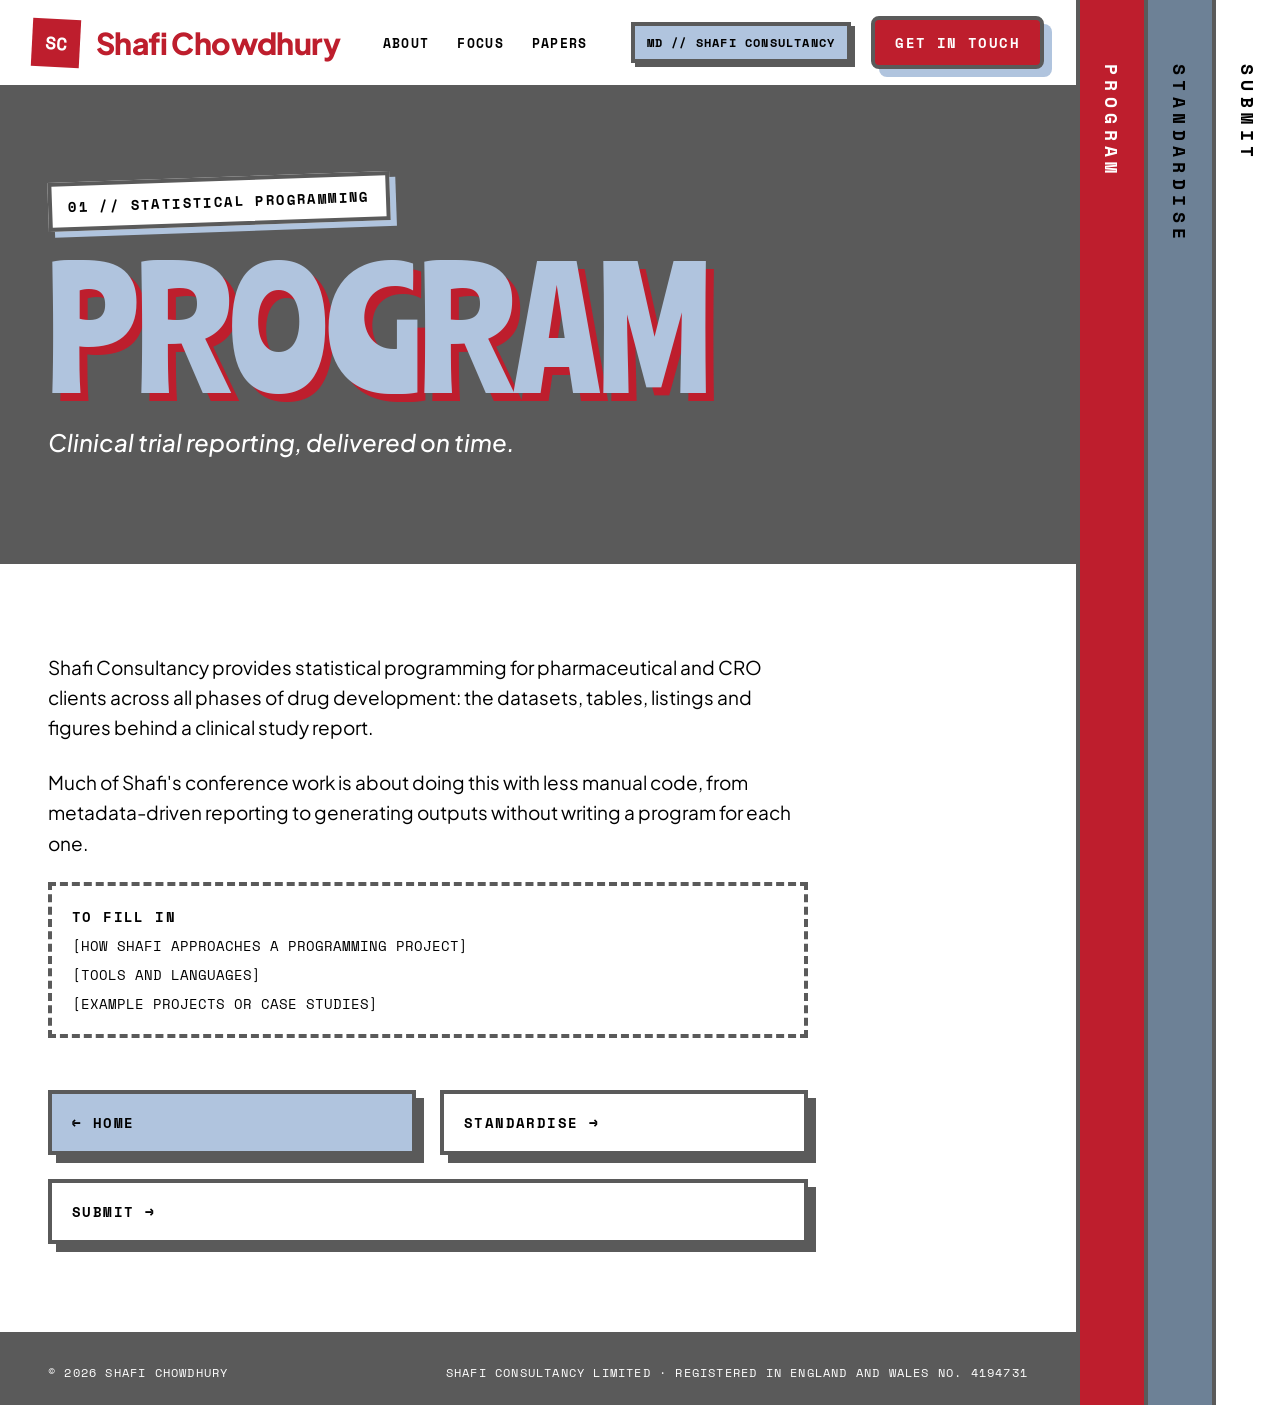
==== commit 9ac796a9: "Use the logo red for the name and action colour Co-Authored-By: Claude Fable 5.2 <noreply@anthropic." ====
--- a/program.html
+++ b/program.html
@@ -15,8 +15,8 @@
 <div style="flex: 999 1 560px; min-width: 0; display: flex; flex-direction: column">
 <header class="sc-nav" style="position: sticky; top: 0; z-index: 20; background: #FFFFFF; border-bottom: 4px solid #5A5A5A; display: flex; flex-wrap: wrap; align-items: center; justify-content: space-between; gap: 16px; padding: 16px 32px">
 <a href="index.html#top" style="display: flex; align-items: center; gap: 16px; text-decoration: none; color: #000000">
-<span style="width: 48px; height: 48px; background: #01796F; transform: rotate(3deg); display: flex; align-items: center; justify-content: center; color: #FFFFFF; font-family: 'Space Mono', monospace; font-weight: 700; font-size: 18px">SC</span>
-<span style="font-weight: 800; font-size: 30px; letter-spacing: -0.02em">Shafi Chowdhury</span>
+<span style="width: 48px; height: 48px; background: #BE1E2D; transform: rotate(3deg); display: flex; align-items: center; justify-content: center; color: #FFFFFF; font-family: 'Space Mono', monospace; font-weight: 700; font-size: 18px">SC</span>
+<span style="font-weight: 800; font-size: 30px; letter-spacing: -0.02em; color: #BE1E2D">Shafi Chowdhury</span>
 </a>
 <nav class="sc-navlinks" style="display: flex; gap: 28px; font-family: 'Space Mono', monospace; font-weight: 700; font-size: 13px; letter-spacing: 0.1em; text-transform: uppercase">
 <a href="index.html#about" style="color: #000000; text-decoration: none; padding: 12px 0">About</a>
@@ -25,12 +25,12 @@
 </nav>
 <div style="display: flex; flex-wrap: wrap; align-items: center; gap: 20px">
 <span style="font-family: 'Space Mono', monospace; font-weight: 700; font-size: 12px; letter-spacing: 0.1em; text-transform: uppercase; border: 4px solid #5A5A5A; padding: 8px 12px; background: var(--accent); box-shadow: 4px 4px 0 #5A5A5A">MD // Shafi Consultancy</span>
-<a class="sc-btn" href="index.html#contact" style="font-family: 'Space Mono', monospace; font-weight: 700; font-size: 14px; letter-spacing: 0.1em; text-transform: uppercase; text-decoration: none; background: #01796F; color: #FFFFFF; border: 4px solid #5A5A5A; border-radius: 8px; padding: 12px 20px; box-shadow: 8px 8px 0 var(--accent)">Get in touch</a>
+<a class="sc-btn" href="index.html#contact" style="font-family: 'Space Mono', monospace; font-weight: 700; font-size: 14px; letter-spacing: 0.1em; text-transform: uppercase; text-decoration: none; background: #BE1E2D; color: #FFFFFF; border: 4px solid #5A5A5A; border-radius: 8px; padding: 12px 20px; box-shadow: 8px 8px 0 var(--accent)">Get in touch</a>
 </div>
 </header>
 <section style="background: #5A5A5A; padding: 88px 48px 96px; display: flex; flex-direction: column; gap: 32px; align-items: flex-start; border-bottom: 8px solid #5A5A5A">
 <span style="background: #FFFFFF; border: 4px solid #5A5A5A; transform: rotate(-2deg); padding: 10px 16px; font-family: 'Space Mono', monospace; font-weight: 700; font-size: 14px; letter-spacing: 0.1em; text-transform: uppercase; box-shadow: 6px 6px 0 var(--accent)">01 // Statistical programming</span>
-<h1 style="margin: 0; font-family: 'Ranchers', sans-serif; font-weight: 400; font-size: clamp(76px, 12.5vw, 180px); line-height: 0.85; text-transform: uppercase; color: var(--accent); text-shadow: 8px 8px 0 #01796F">Program</h1>
+<h1 style="margin: 0; font-family: 'Ranchers', sans-serif; font-weight: 400; font-size: clamp(76px, 12.5vw, 180px); line-height: 0.85; text-transform: uppercase; color: var(--accent); text-shadow: 8px 8px 0 #BE1E2D">Program</h1>
 <p style="margin: 0; max-width: 680px; font-size: 24px; line-height: 1.4; font-style: italic; font-weight: 500; color: #FFFFFF">Clinical trial reporting, delivered on time.</p>
 </section>
 <section style="flex: 1; background: #FFFFFF; border-bottom: 8px solid #5A5A5A; padding: 88px 48px; display: flex; flex-direction: column; gap: 28px">
--- a/css/site.css
+++ b/css/site.css
@@ -12,9 +12,9 @@
 .sc-strip{transition:background .18s ease,color .18s ease}
 .sc-strip-t{transition:transform .28s cubic-bezier(.2,.8,.2,1),letter-spacing .28s cubic-bezier(.2,.8,.2,1)}
 .sc-arrow{display:inline-block;opacity:0;transform:translateY(-10px);transition:opacity .2s ease,transform .28s cubic-bezier(.2,.8,.2,1)}
-.sc-strip:hover,.sc-strip:focus-visible{background:#01796F !important;color:#FFFFFF !important;outline:none}
+.sc-strip:hover,.sc-strip:focus-visible{background:#BE1E2D !important;color:#FFFFFF !important;outline:none}
 .sc-strip:hover .sc-strip-t,.sc-strip:focus-visible .sc-strip-t{transform:translateY(18px);letter-spacing:.42em !important}
 .sc-strip:hover .sc-arrow,.sc-strip:focus-visible .sc-arrow{opacity:1;transform:none}
-.sc-strip[aria-current="page"]{background:#01796F !important;color:#FFFFFF !important}
+.sc-strip[aria-current="page"]{background:#BE1E2D !important;color:#FFFFFF !important}
 @media (max-width: 960px){.sc-navlinks{display:none !important}.sc-side{flex:1 1 100% !important;border-left:0 !important;border-top:4px solid #5A5A5A}.sc-strip{flex:1 1 0 !important}.sc-strip-t{writing-mode:horizontal-tb !important;position:static !important;width:auto !important;line-height:1.2 !important;padding:22px 8px !important;text-align:center;letter-spacing:.08em !important;font-size:13px !important;transform:none !important}.sc-arrow{display:none}}
 @media (prefers-reduced-motion: reduce){.sc-strip,.sc-strip-t,.sc-arrow,.sc-btn{transition:none !important}}
